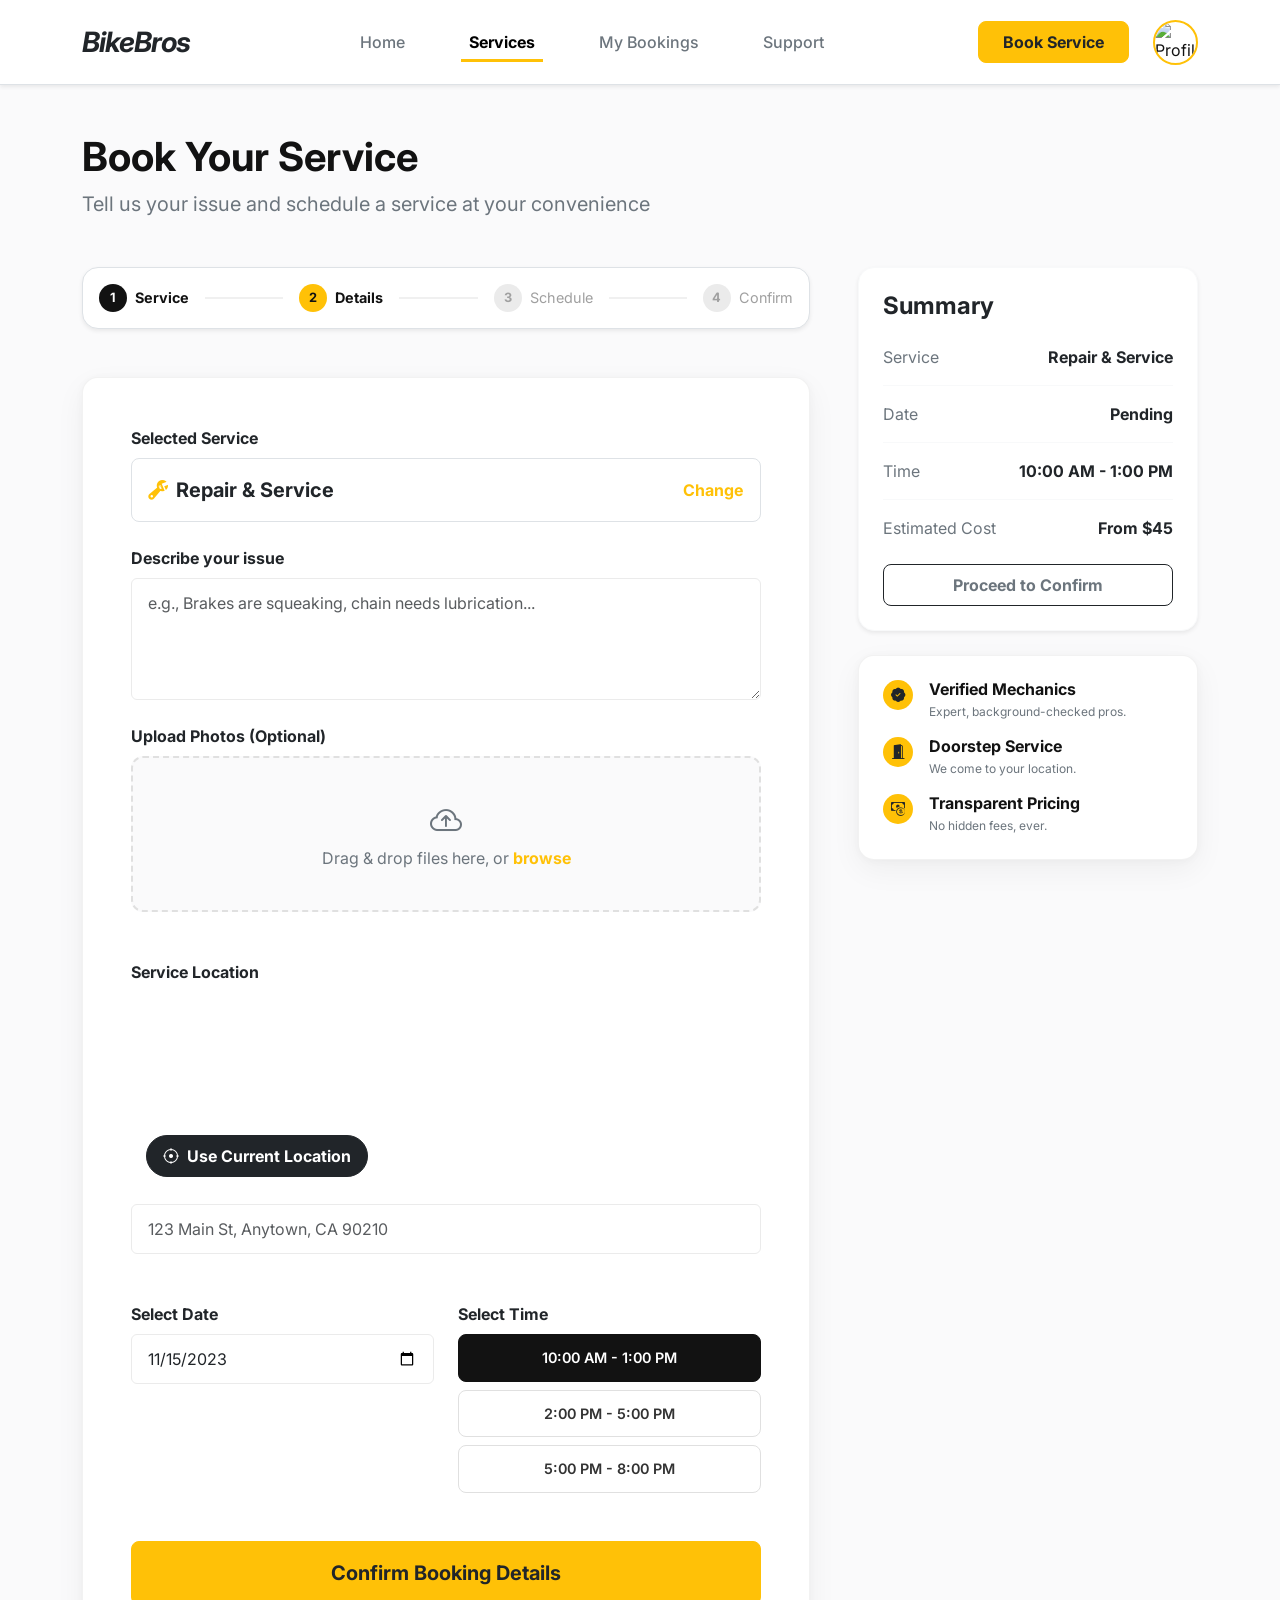
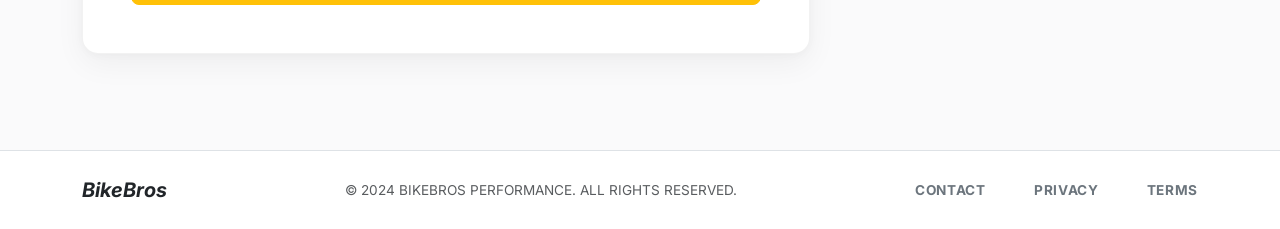
==== book-service.html @ b6f4325d "first commit" ====
<!DOCTYPE html>
<html lang="en">
<head>
    <meta charset="UTF-8">
    <meta name="viewport" content="width=device-width, initial-scale=1.0">
    <title>BikeBros - Book Your Service</title>
    <!-- Google Fonts: Inter -->
    <link rel="preconnect" href="https://fonts.googleapis.com">
    <link rel="preconnect" href="https://fonts.gstatic.com" crossorigin>
    <link href="https://fonts.googleapis.com/css2?family=Inter:wght@400;500;600;700;800&display=swap" rel="stylesheet">
    <!-- Bootstrap 5 CSS -->
    <link href="https://cdn.jsdelivr.net/npm/bootstrap@5.3.0/dist/css/bootstrap.min.css" rel="stylesheet">
    <!-- Bootstrap Icons -->
    <link href="https://cdn.jsdelivr.net/npm/bootstrap-icons@1.10.5/font/bootstrap-icons.css" rel="stylesheet">
    <!-- Custom CSS -->
    <link href="style.css" rel="stylesheet">
    <style>
        .dashed-upload {
            border: 2px dashed #E0E0E0;
            border-radius: 12px;
            padding: 40px 20px;
            text-align: center;
            background-color: #FAFAFB;
            cursor: pointer;
            transition: all 0.2s ease;
        }
        .dashed-upload:hover {
            border-color: #FFC107;
            background-color: #FFFDE7;
        }
        .map-placeholder {
            height: 200px;
            border-radius: 12px;
            background: linear-gradient(rgba(255,255,255,0.7), rgba(255,255,255,0.7)), url('https://images.unsplash.com/photo-1524661135-423995f22d0b?auto=format&fit=crop&w=800&q=80') center/cover;
            position: relative;
            margin-bottom: 12px;
        }
        .use-current-btn {
            position: absolute;
            bottom: 15px;
            left: 15px;
        }
        /* Overrides for mobile to keep inputs matching design */
        input.form-control, textarea.form-control, select.form-control {
            border-color: #EBEBEB;
            padding: 12px 16px;
        }
        input.form-control:focus, textarea.form-control:focus {
            box-shadow: 0 0 0 0.25rem rgba(255, 193, 7, 0.25);
            border-color: #FFC107;
        }
    </style>
</head>
<body>

    <!-- ============================================== -->
    <!-- DESKTOP VIEW (Hidden on lg-down)               -->
    <!-- ============================================== -->
    <div class="d-none d-lg-block desktop-wrapper">
        <!-- Desktop Navbar -->
        <nav class="navbar navbar-expand-lg bg-white desktop-navbar py-3 sticky-top shadow-sm border-bottom">
            <div class="container">
                <a class="navbar-brand fw-bold fs-3 fst-italic text-dark mb-0" style="letter-spacing:-1px;" href="index.html">BikeBros</a>
                
                <div class="collapse navbar-collapse justify-content-center">
                    <ul class="navbar-nav gap-5 bg-white">
                        <li class="nav-item">
                            <a class="nav-link fw-medium text-secondary desktop-nav-link" href="index.html">Home</a>
                        </li>
                        <li class="nav-item">
                            <a class="nav-link active fw-bold text-dark desktop-nav-link active-link" href="service.html">Services</a>
                        </li>
                        <li class="nav-item">
                            <a class="nav-link fw-medium text-secondary desktop-nav-link" href="#">My Bookings</a>
                        </li>
                        <li class="nav-item">
                            <a class="nav-link fw-medium text-secondary desktop-nav-link" href="contact.html">Support</a>
                        </li>
                    </ul>
                </div>
                
                <div class="d-flex align-items-center gap-4">
                    <button class="btn btn-warning fw-bold px-4 py-2 rounded-3 text-dark">Book Service</button>
                    <!-- Profile Icon -->
                    <div class="profile-circle" style="cursor: pointer;">
                        <img src="https://i.pravatar.cc/150?img=11" alt="Profile">
                    </div>
                </div>
            </div>
        </nav>

        <!-- Desktop Main Content -->
        <div class="container py-5">
            <div class="mb-5">
                <h1 class="fw-bold mb-2">Book Your Service</h1>
                <p class="text-secondary fs-5">Tell us your issue and schedule a service at your convenience</p>
            </div>

            <div class="row g-5">
                <!-- Left Column (Form) -->
                <div class="col-lg-8">
                    <!-- Stepper -->
                    <div class="d-flex align-items-center justify-content-between mb-5 bg-white p-3 rounded-4 border shadow-sm">
                        <div class="step-item completed">
                            <div class="step-circle">1</div>
                            <span>Service</span>
                        </div>
                        <div class="step-divider"></div>
                        <div class="step-item active">
                            <div class="step-circle">2</div>
                            <span>Details</span>
                        </div>
                        <div class="step-divider"></div>
                        <div class="step-item">
                            <div class="step-circle">3</div>
                            <span>Schedule</span>
                        </div>
                        <div class="step-divider"></div>
                        <div class="step-item">
                            <div class="step-circle">4</div>
                            <span>Confirm</span>
                        </div>
                    </div>

                    <!-- Form Container Card -->
                    <div class="card border-0 premium-shadow rounded-4 p-4 p-lg-5 bg-white">
                        <!-- Selected Service Row -->
                        <div class="mb-4">
                            <label class="form-label fw-bold text-dark">Selected Service</label>
                            <div class="d-flex justify-content-between align-items-center border rounded-3 p-3 bg-white">
                                <div class="d-flex align-items-center gap-2">
                                    <i class="bi bi-wrench-adjustable text-warning fs-5"></i>
                                    <span class="fw-bold fs-5 selected-service-text">Repair & Service</span>
                                </div>
                                <button class="btn btn-link text-warning fw-bold text-decoration-none p-0" data-bs-toggle="modal" data-bs-target="#serviceSelectModal">Change</button>
                            </div>
                        </div>

                        <!-- Describe Issue -->
                        <div class="mb-4">
                            <label class="form-label fw-bold text-dark">Describe your issue</label>
                            <textarea class="form-control" rows="4" placeholder="e.g., Brakes are squeaking, chain needs lubrication..."></textarea>
                        </div>

                        <!-- Upload Photos -->
                        <div class="mb-5">
                            <label class="form-label fw-bold text-dark">Upload Photos (Optional)</label>
                            <div class="dashed-upload">
                                <i class="bi bi-cloud-arrow-up text-secondary fs-2 mb-2"></i>
                                <p class="text-secondary m-0">Drag & drop files here, or <span class="text-warning fw-bold">browse</span></p>
                            </div>
                        </div>

                        <!-- Location -->
                        <div class="mb-5">
                            <label class="form-label fw-bold text-dark">Service Location</label>
                            <div class="map-placeholder">
                                <button class="btn btn-dark fw-bold rounded-pill use-current-btn d-flex align-items-center gap-2 px-3 py-2 fs-sm">
                                    <i class="bi bi-crosshair"></i> Use Current Location
                                </button>
                            </div>
                            <input type="text" class="form-control" placeholder="123 Main St, Anytown, CA 90210">
                        </div>

                        <!-- Date & Time -->
                        <div class="row g-4 mb-5">
                            <div class="col-md-6">
                                <label class="form-label fw-bold text-dark">Select Date</label>
                                <input type="date" class="form-control" value="2023-11-15">
                            </div>
                            <div class="col-md-6">
                                <label class="form-label fw-bold text-dark">Select Time</label>
                                <div class="d-flex flex-column gap-2 time-slot-container">
                                    <div class="time-slot selected">10:00 AM - 1:00 PM</div>
                                    <div class="time-slot">2:00 PM - 5:00 PM</div>
                                    <div class="time-slot">5:00 PM - 8:00 PM</div>
                                </div>
                            </div>
                        </div>

                        <button class="btn btn-warning w-100 fw-bold py-3 rounded-3 text-dark fs-5">Confirm Booking Details</button>
                    </div>
                </div>

                <!-- Right Column (Summary & Trust Badges) -->
                <div class="col-lg-4">
                    <!-- Summary Card -->
                    <div class="card border border-light shadow-sm rounded-4 p-4 mb-4 bg-white">
                        <h4 class="fw-bold mb-4">Summary</h4>
                        
                        <div class="d-flex justify-content-between mb-3">
                            <span class="text-secondary">Service</span>
                            <span class="fw-bold text-dark selected-service-text text-end" style="max-width: 150px;">Repair & Service</span>
                        </div>
                        <div class="d-flex justify-content-between mb-3 border-top pt-3 border-light">
                            <span class="text-secondary">Date</span>
                            <span class="fw-bold text-dark">Pending</span>
                        </div>
                        <div class="d-flex justify-content-between mb-3 border-top pt-3 border-light">
                            <span class="text-secondary">Time</span>
                            <span class="fw-bold text-dark">10:00 AM - 1:00 PM</span>
                        </div>
                        <div class="d-flex justify-content-between mb-4 border-top pt-3 border-light">
                            <span class="text-secondary">Estimated Cost</span>
                            <span class="fw-bold text-dark">From $45</span>
                        </div>
                        
                        <button class="btn btn-outline-dark w-100 fw-bold py-2 rounded-3 text-secondary">Proceed to Confirm</button>
                    </div>

                    <!-- Features -->
                    <div class="bg-white premium-shadow rounded-4 p-4 mt-4">
                        <div class="d-flex gap-3 mb-3">
                            <div class="icon-circle bg-warning rounded-circle d-flex align-items-center justify-content-center flex-shrink-0" style="width:30px;height:30px;">
                                <i class="bi bi-patch-check-fill text-dark" style="font-size:0.9rem;"></i>
                            </div>
                            <div>
                                <h6 class="fw-bold mb-1 fs-sm">Verified Mechanics</h6>
                                <p class="text-secondary mb-0" style="font-size:0.75rem;">Expert, background-checked pros.</p>
                            </div>
                        </div>
                        <div class="d-flex gap-3 mb-3">
                            <div class="icon-circle bg-warning rounded-circle d-flex align-items-center justify-content-center flex-shrink-0" style="width:30px;height:30px;">
                                <i class="bi bi-door-open-fill text-dark" style="font-size:0.9rem;"></i>
                            </div>
                            <div>
                                <h6 class="fw-bold mb-1 fs-sm">Doorstep Service</h6>
                                <p class="text-secondary mb-0" style="font-size:0.75rem;">We come to your location.</p>
                            </div>
                        </div>
                        <div class="d-flex gap-3">
                            <div class="icon-circle bg-warning rounded-circle d-flex align-items-center justify-content-center flex-shrink-0" style="width:30px;height:30px;">
                                <i class="bi bi-cash-coin text-dark" style="font-size:0.9rem;"></i>
                            </div>
                            <div>
                                <h6 class="fw-bold mb-1 fs-sm">Transparent Pricing</h6>
                                <p class="text-secondary mb-0" style="font-size:0.75rem;">No hidden fees, ever.</p>
                            </div>
                        </div>
                    </div>
                </div>
            </div>
        </div>

        <!-- Desktop Footer -->
        <footer class="bg-white border-top py-4 mt-5">
            <div class="container d-flex justify-content-between align-items-center text-muted" style="font-size:0.85rem;">
                <div class="fw-bold fs-5 text-dark fst-italic">BikeBros</div>
                <div>© 2024 BIKEBROS PERFORMANCE. ALL RIGHTS RESERVED.</div>
                <div class="d-flex gap-5">
                    <a href="#" class="text-secondary text-decoration-none fw-bold tracking-wide">CONTACT</a>
                    <a href="#" class="text-secondary text-decoration-none fw-bold tracking-wide">PRIVACY</a>
                    <a href="#" class="text-secondary text-decoration-none fw-bold tracking-wide">TERMS</a>
                </div>
            </div>
        </footer>
    </div>


    <!-- ============================================== -->
    <!-- MOBILE VIEW (Visible on lg-down only)          -->
    <!-- ============================================== -->
    <div class="d-block d-lg-none mobile-wrapper pb-5 mb-5 bg-white">
        
        <!-- Mobile Header -->
        <div class="d-flex align-items-center p-3 bg-white position-sticky top-0 shadow-sm border-bottom z-3">
            <button class="btn p-0 border-0 text-dark me-3" onclick="window.history.back()">
                <i class="bi bi-arrow-left fs-4"></i>
            </button>
            <h5 class="fw-bold m-0 flex-grow-1 text-center fs-5 text-uppercase tracking-wide" style="letter-spacing: 1px;">Book Service</h5>
            <div style="width:24px;"></div> <!-- spacer -->
        </div>

        <!-- Mobile Stepper -->
        <div class="px-3 py-3 border-bottom shadow-sm bg-white mb-3">
            <div class="d-flex align-items-center justify-content-between px-2">
                <div class="d-flex flex-column align-items-center gap-1 step-item completed">
                    <div class="step-circle">1</div>
                    <span style="font-size: 0.65rem;">Service</span>
                </div>
                <div class="step-divider" style="margin: 0px 5px; margin-top:-15px;"></div>
                <div class="d-flex flex-column align-items-center gap-1 step-item active">
                    <div class="step-circle">2</div>
                    <span style="font-size: 0.65rem;">Details</span>
                </div>
                <div class="step-divider" style="margin: 0px 5px; margin-top:-15px;"></div>
                <div class="d-flex flex-column align-items-center gap-1 step-item">
                    <div class="step-circle">3</div>
                    <span style="font-size: 0.65rem;">Schedule</span>
                </div>
                <div class="step-divider" style="margin: 0px 5px; margin-top:-15px;"></div>
                <div class="d-flex flex-column align-items-center gap-1 step-item">
                    <div class="step-circle">4</div>
                    <span style="font-size: 0.65rem;">Confirm</span>
                </div>
            </div>
        </div>

        <!-- Mobile Content -->
        <div class="px-3 pb-5 mb-4">
            
            <!-- Selected Service -->
            <div class="card border rounded-4 p-3 mb-4 shadow-sm" style="background-color: #FAFAFB;">
                <div class="d-flex justify-content-between align-items-center">
                    <div class="d-flex align-items-center gap-3">
                        <div class="bg-dark rounded-3 d-flex align-items-center justify-content-center" style="width:40px; height:40px;">
                            <i class="bi bi-wrench-adjustable text-white fs-5"></i>
                        </div>
                        <div>
                            <div class="text-secondary" style="font-size: 0.7rem; font-weight: 600;">Selected Service</div>
                            <div class="fw-bold text-dark fs-sm m-0 selected-service-text">Repair & Service</div>
                        </div>
                    </div>
                    <button class="btn btn-link text-dark fw-bold text-decoration-underline p-0 fs-sm" data-bs-toggle="modal" data-bs-target="#serviceSelectModal">Change</button>
                </div>
            </div>

            <!-- Describe Issue -->
            <div class="mb-4">
                <label class="form-label fw-bold text-dark fs-sm mb-1">Describe the issue</label>
                <textarea class="form-control rounded-3" rows="3" placeholder="E.g., Brakes are squeaking, chain needs lubrication..."></textarea>
            </div>

            <!-- Add Photos -->
            <div class="mb-4">
                <label class="form-label fw-bold text-dark fs-sm mb-1">Add Photos (Optional)</label>
                <div class="dashed-upload py-4 bg-white" style="border-width: 1px;">
                    <i class="bi bi-camera text-secondary fs-3 mb-2 d-block"></i>
                    <p class="text-secondary m-0 fs-sm">Tap to upload photos of the issue</p>
                </div>
            </div>

            <!-- Service Location -->
            <div class="mb-4">
                <div class="d-flex justify-content-between align-items-center mb-2">
                    <h5 class="fw-bold text-dark m-0">Service Location</h5>
                    <button class="btn btn-link text-dark fw-bold text-decoration-none p-0 d-flex align-items-center gap-1" style="font-size:0.75rem;">
                        <i class="bi bi-crosshair text-warning"></i> Use Current
                    </button>
                </div>
                <div class="mb-2 position-relative rounded-4 overflow-hidden" style="height: 120px;">
                    <img src="https://images.unsplash.com/photo-1524661135-423995f22d0b?auto=format&fit=crop&w=600&q=80" alt="Map Route" style="width:100%; height:100%; object-fit:cover; opacity: 0.6;">
                    <div class="position-absolute top-50 start-50 translate-middle">
                        <i class="bi bi-geo-alt-fill text-primary" style="font-size: 2.5rem; text-shadow: 0px 4px 10px rgba(0,0,0,0.3);"></i>
                    </div>
                </div>
                <p class="text-secondary fs-sm m-0">123 Main St, Anytown, CA 90210</p>
            </div>

            <!-- Select Schedule -->
            <div class="mb-5">
                <h5 class="fw-bold text-dark mb-3">Select Schedule</h5>
                
                <label class="form-label text-secondary fs-sm mb-1" style="font-size:0.7rem;">Date</label>
                <input type="date" class="form-control rounded-3 mb-3 bg-white border" value="2023-11-15">

                <label class="form-label text-secondary fs-sm mb-1" style="font-size:0.7rem;">Time Slots</label>
                <div class="row g-2 time-slot-container">
                    <div class="col-4">
                        <div class="time-slot px-1 py-2" style="font-size: 0.7rem;">10am - 1pm</div>
                    </div>
                    <div class="col-4">
                        <div class="time-slot px-1 py-2 selected position-relative" style="font-size: 0.7rem;">
                            2pm - 5pm
                            <span class="position-absolute top-0 start-100 translate-middle p-1 bg-warning border border-light rounded-circle"></span>
                        </div>
                    </div>
                    <div class="col-4">
                        <div class="time-slot px-1 py-2" style="font-size: 0.7rem;">5pm - 8pm</div>
                    </div>
                </div>
            </div>

        </div>

        <!-- Sticky Bottom CTA -->
        <div class="position-fixed bottom-0 w-100 bg-white p-3 z-3 border-top shadow-lg">
            <button class="btn btn-warning w-100 fw-bold py-3 rounded-pill text-dark d-flex justify-content-center align-items-center gap-2">
                CONFIRM BOOKING <i class="bi bi-arrow-right"></i>
            </button>
        </div>
        
    </div>

    <!-- Service Selection Modal -->
    <div class="modal fade" id="serviceSelectModal" tabindex="-1" aria-labelledby="serviceModalLabel" aria-hidden="true">
      <div class="modal-dialog modal-dialog-centered">
        <div class="modal-content border-0 rounded-4 shadow-lg">
          <div class="modal-header border-bottom-0 pb-0">
            <h5 class="modal-title fw-bold" id="serviceModalLabel">Select a Service</h5>
            <button type="button" class="btn-close" data-bs-dismiss="modal" aria-label="Close"></button>
          </div>
          <div class="modal-body">
            <div class="list-group list-group-flush gap-2">
                <!-- Service Options inside Modal -->
                <button type="button" class="list-group-item list-group-item-action rounded-3 border d-flex align-items-center gap-3 p-3 service-modal-option" data-service-name="Repair & Service">
                    <i class="bi bi-wrench-adjustable text-warning fs-4"></i>
                    <span class="fw-bold">Repair & Service</span>
                </button>
                <button type="button" class="list-group-item list-group-item-action rounded-3 border d-flex align-items-center gap-3 p-3 service-modal-option" data-service-name="Tyre Puncture">
                    <i class="bi bi-vinyl text-warning fs-4"></i>
                    <span class="fw-bold">Tyre Puncture</span>
                </button>
                <button type="button" class="list-group-item list-group-item-action rounded-3 border d-flex align-items-center gap-3 p-3 service-modal-option" data-service-name="Urgent Breakdown">
                    <i class="bi bi-asterisk text-warning fs-4"></i>
                    <span class="fw-bold">Urgent Breakdown</span>
                </button>
                <button type="button" class="list-group-item list-group-item-action rounded-3 border d-flex align-items-center gap-3 p-3 service-modal-option" data-service-name="Washing & Polishing">
                    <i class="bi bi-droplet-half text-warning fs-4"></i>
                    <span class="fw-bold">Washing & Polishing</span>
                </button>
                <button type="button" class="list-group-item list-group-item-action rounded-3 border d-flex align-items-center gap-3 p-3 service-modal-option" data-service-name="Engine Services">
                    <i class="bi bi-gear-fill text-warning fs-4"></i>
                    <span class="fw-bold">Engine Services</span>
                </button>
            </div>
          </div>
        </div>
      </div>
    </div>


    <!-- Scripts -->
    <script src="https://cdn.jsdelivr.net/npm/bootstrap@5.3.0/dist/js/bootstrap.bundle.min.js"></script>
    <script>
        document.addEventListener('DOMContentLoaded', () => {
            // Time slot selection logic
            const timeSlotContainers = document.querySelectorAll('.time-slot-container');
            timeSlotContainers.forEach(container => {
                const slots = container.querySelectorAll('.time-slot');
                slots.forEach(slot => {
                    slot.addEventListener('click', () => {
                        slots.forEach(s => {
                            s.classList.remove('selected');
                            // Remove mobile warning dot if it exists
                            const dot = s.querySelector('.bg-warning.rounded-circle');
                            if(dot) dot.remove();
                        });
                        slot.classList.add('selected');
                        
                        // If we are in mobile layout (has col-4 parents sometimes), add the dot
                        if(slot.parentElement.classList.contains('col-4')) {
                            slot.classList.add('position-relative');
                            slot.insertAdjacentHTML('beforeend', '<span class="position-absolute top-0 start-100 translate-middle p-1 bg-warning border border-light rounded-circle"></span>');
                        }
                    });
                });
            });

            // Service Modal Selection logic
            const modalOptions = document.querySelectorAll('.service-modal-option');
            const selectedServiceTexts = document.querySelectorAll('.selected-service-text');
            
            modalOptions.forEach(option => {
                option.addEventListener('click', () => {
                    const selectedName = option.getAttribute('data-service-name');
                    
                    // Update all places showing the selected service name
                    selectedServiceTexts.forEach(el => {
                        el.textContent = selectedName;
                    });

                    // Highlight the chosen option inside modal
                    modalOptions.forEach(opt => {
                        opt.classList.remove('bg-warning', 'bg-opacity-10', 'border-warning');
                    });
                    option.classList.add('bg-warning', 'bg-opacity-10', 'border-warning');

                    // Close the modal
                    const modalElement = document.getElementById('serviceSelectModal');
                    const modalInstance = bootstrap.Modal.getInstance(modalElement);
                    if (modalInstance) {
                        modalInstance.hide();
                    }
                });
            });
        });
    </script>
</body>
</html>
---- style.css ----
:root {
    --primary: #FFC107;
    --primary-hover: #e0a800;
    --secondary: #FFFFFF;
    --tertiary: #000000;
    --neutral: #F2F2F2;
    --bg-light: #FAFAFB;
    --warning-light: #FFF8E1;
    --warning-dark: #D48806;
}

body {
    font-family: 'Inter', sans-serif;
    background-color: var(--bg-light);
    color: #121212;
    -webkit-font-smoothing: antialiased;
    -moz-osx-font-smoothing: grayscale;
}

/* Utilities */
.tracking-wide {
    letter-spacing: 0.05em;
}

.bg-warning-light {
    background-color: var(--warning-light);
}

.text-warning-dark {
    color: var(--warning-dark);
}

.desktop-wrapper {
    background-color: var(--bg-light);
}

.mobile-wrapper {
    background-color: #FFFFFF;
}
.mobile-bg-light {
    background-color: var(--bg-light);
}

/* Desktop Navbar */
.desktop-nav-link {
    transition: all 0.3s ease;
    padding-bottom: 0.5rem;
    position: relative;
    color: #6c757d !important;
}

.desktop-nav-link:hover {
    color: var(--tertiary) !important;
}

.desktop-nav-link::after {
    content: '';
    position: absolute;
    bottom: 0;
    left: 0;
    width: 0;
    height: 3px;
    background-color: var(--primary);
    transition: width 0.3s ease;
}

.desktop-nav-link:hover::after {
    width: 100%;
}

.active-link::after {
    width: 100% !important;
}

.active-link {
    color: var(--tertiary) !important;
}

/* Profile Circle Fix */
.profile-circle {
    width: 45px;
    height: 45px;
    min-width: 45px;
    min-height: 45px;
    border-radius: 50%;
    overflow: hidden;
    border: 2px solid var(--primary);
    display: flex;
    align-items: center;
    justify-content: center;
    flex-shrink: 0;
}

.profile-circle img {
    width: 100%;
    height: 100%;
    object-fit: cover;
}

/* Mobile Toggle Stylish */
#mobileMenuBtn {
    background: transparent;
    border: none;
    outline: none;
    padding: 8px;
    display: flex;
    align-items: center;
    justify-content: center;
    transition: background 0.2s;
    border-radius: 8px;
}

#mobileMenuBtn:active {
    background: rgba(0,0,0,0.05);
}

#mobileMenuBtn i {
    font-size: 1.6rem;
    color: var(--tertiary);
}

/* Desktop Cards */
.desktop-card {
    transition: transform 0.3s ease, box-shadow 0.3s ease;
    border: 1px solid rgba(0,0,0,0.02) !important;
}

.desktop-card:hover {
    transform: translateY(-5px);
    box-shadow: 0 10px 20px rgba(0,0,0,0.05) !important;
}

/* Mobile Drawer */
.mobile-drawer {
    position: fixed;
    top: 0;
    left: -320px;
    width: 300px;
    max-width: 80vw;
    height: 100vh;
    background: white;
    z-index: 1050;
    transition: left 0.3s ease-in-out;
    box-shadow: 5px 0 15px rgba(0,0,0,0.05);
}

.mobile-drawer.open {
    left: 0;
}

.drawer-overlay {
    position: fixed;
    top: 0;
    left: 0;
    width: 100vw;
    height: 100vh;
    background: rgba(0,0,0,0.4);
    z-index: 1045;
    visibility: hidden;
    opacity: 0;
    transition: opacity 0.3s ease-in-out, visibility 0.3s ease-in-out;
}

.drawer-overlay.open {
    visibility: visible;
    opacity: 1;
}

/* Mobile Ribbon */
.mobile-ribbon {
    position: absolute;
    top: 15px;
    right: -35px;
    background-color: #D32F2F;
    color: white;
    padding: 3px 40px;
    font-size: 0.65rem;
    font-weight: 800;
    transform: rotate(45deg);
    text-align: center;
    box-shadow: 0 2px 4px rgba(0,0,0,0.15);
    letter-spacing: 1px;
}

/* Adjustments for custom icons and containers */
.icon-circle {
    aspect-ratio: 1;
}

.btn-warning {
    background-color: var(--primary) !important;
    border-color: var(--primary) !important;
    transition: background-color 0.2s ease;
}

.btn-warning:hover {
    background-color: var(--primary-hover) !important;
}

.bg-gradient-dark {
    background: linear-gradient(to top, rgba(0,0,0,0.9), rgba(0,0,0,0.3));
}

/* Forms & Accordions for Contact Page */
.form-control:focus, .form-select:focus {
    border-color: var(--primary);
    box-shadow: 0 0 0 0.25rem rgba(255, 193, 7, 0.25);
}

.custom-accordion .accordion-button:not(.collapsed) {
    color: var(--tertiary);
    background-color: transparent;
    box-shadow: none;
}

.custom-accordion .accordion-button:focus {
    box-shadow: none;
    border-color: rgba(0,0,0,0.125);
}

.custom-accordion .accordion-button::after {
    background-size: 1rem;
}

/* Dynamic FAQ Active State */
.active-faq {
    background-color: var(--warning-light) !important;
    border-color: var(--primary) !important;
}

/* Mobile Bottom Nav Active */
.mobile-nav-active i, .mobile-nav-active span {
    color: var(--primary) !important;
    font-weight: 800 !important;
}

/* Stepper Styles */
.step-item {
    display: flex;
    align-items: center;
    gap: 0.5rem;
    color: #A0A0A0; /* upcoming state */
    font-size: 0.9rem;
}
.step-circle {
    width: 28px;
    height: 28px;
    border-radius: 50%;
    display: flex;
    align-items: center;
    justify-content: center;
    font-size: 0.8rem;
    font-weight: 700;
    background-color: #EBEBEB;
    color: #A0A0A0;
}
.step-item.completed {
    color: #121212;
    font-weight: 700;
}
.step-item.completed .step-circle {
    background-color: #121212;
    color: white;
}
.step-item.active {
    color: #121212;
    font-weight: 700;
}
.step-item.active .step-circle {
    background-color: var(--primary);
    color: #121212;
}
.step-divider {
    flex-grow: 1;
    height: 2px;
    background-color: #F0F0F0;
    margin: 0 1rem;
}

/* Time Slot Pills */
.time-slot {
    border: 1px solid #E0E0E0;
    background-color: white;
    color: #333;
    cursor: pointer;
    text-align: center;
    padding: 12px;
    border-radius: 8px;
    font-weight: 600;
    font-size: 0.9rem;
    transition: all 0.2s ease;
}
.time-slot.selected {
    background-color: #121212;
    color: white;
    border-color: #121212;
}

/* Premium Shadow Utility */
.premium-shadow {
    box-shadow: 0 10px 30px rgba(0, 0, 0, 0.05), 0 1px 8px rgba(0, 0, 0, 0.03) !important;
    border: 1px solid rgba(0, 0, 0, 0.05) !important;
}
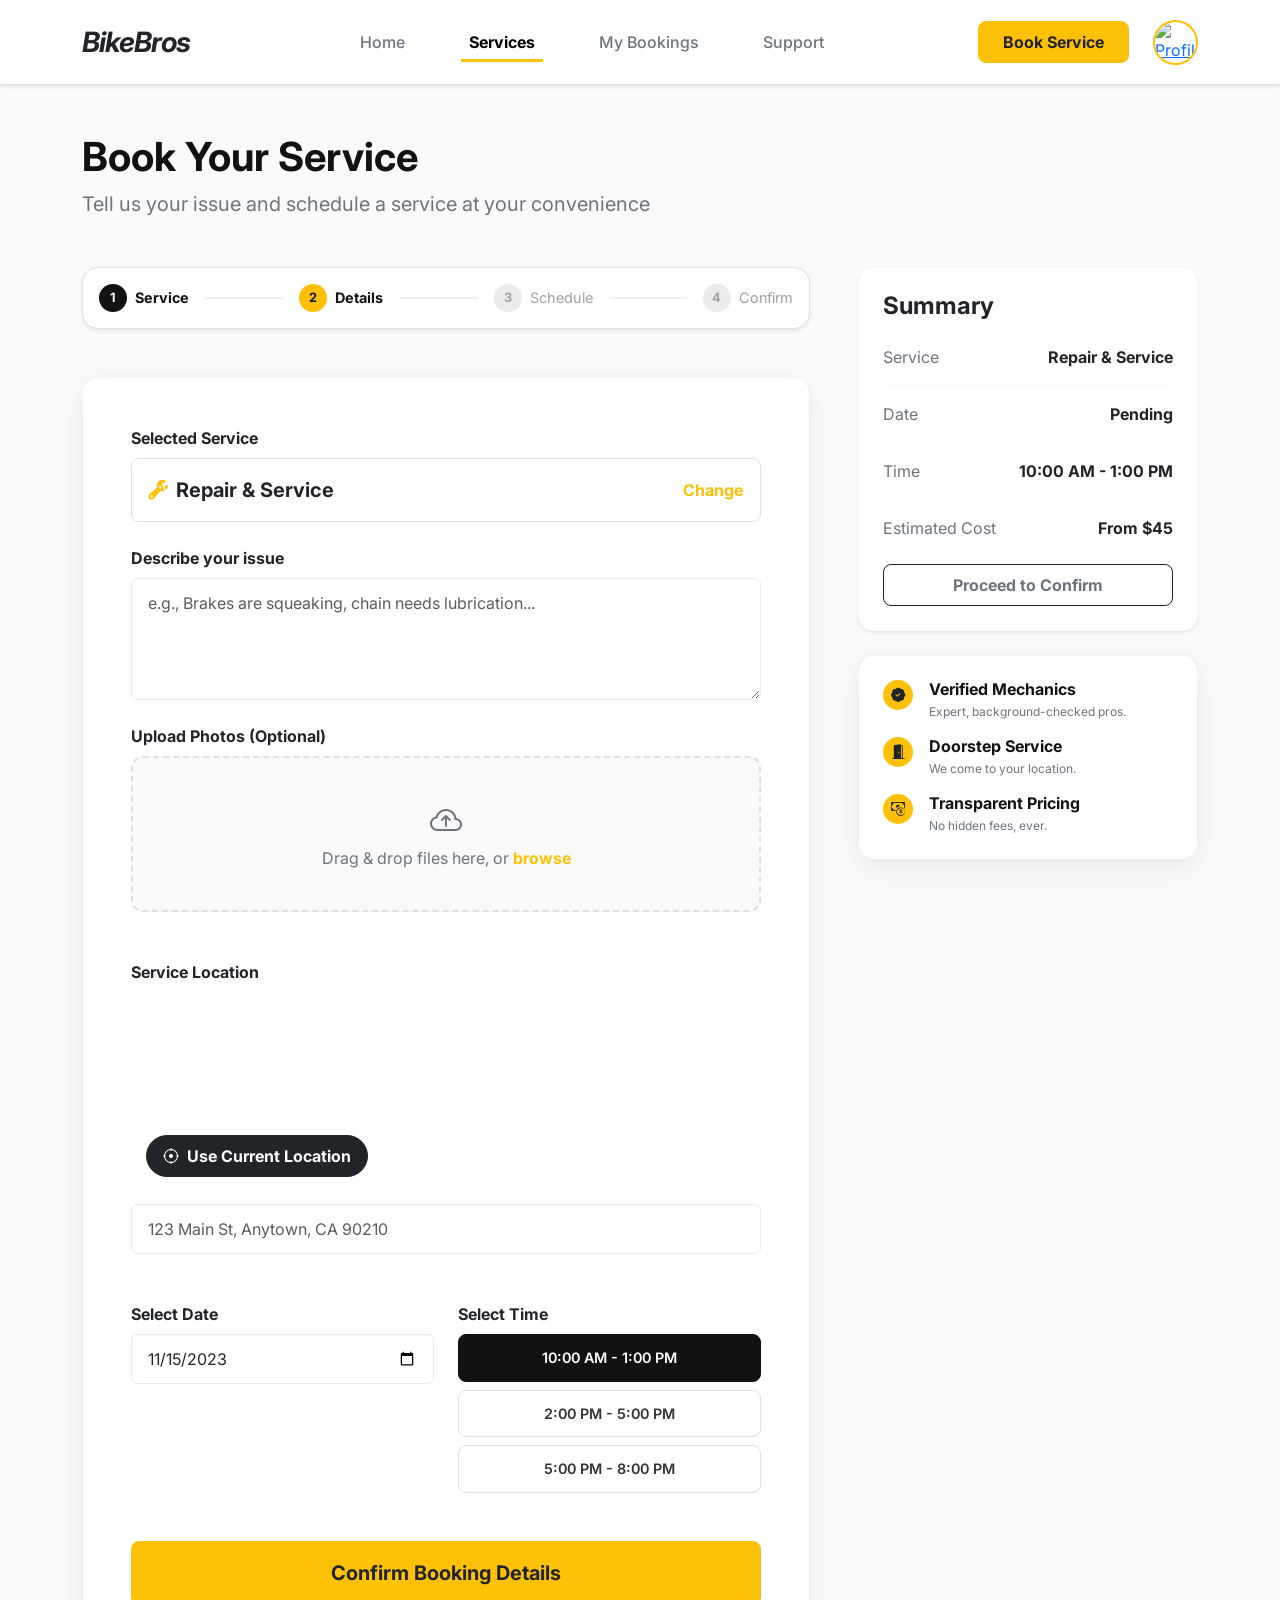
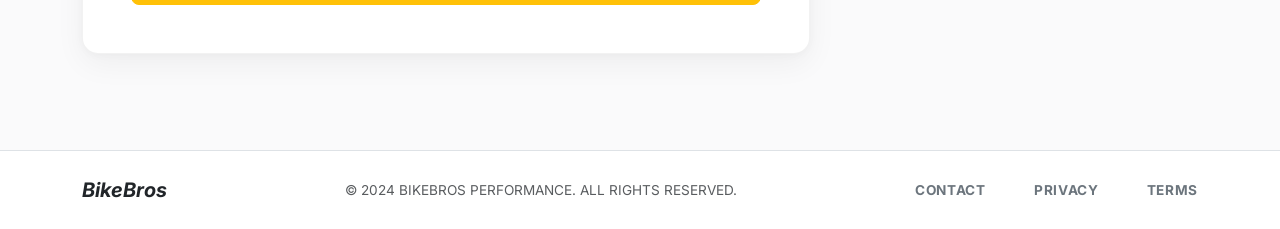
==== commit 61a60eae: "second push" ====
--- a/book-service.html
+++ b/book-service.html
@@ -71,7 +71,7 @@
                             <a class="nav-link active fw-bold text-dark desktop-nav-link active-link" href="service.html">Services</a>
                         </li>
                         <li class="nav-item">
-                            <a class="nav-link fw-medium text-secondary desktop-nav-link" href="#">My Bookings</a>
+                            <a class="nav-link fw-medium text-secondary desktop-nav-link" href="my-bookings.html">My Bookings</a>
                         </li>
                         <li class="nav-item">
                             <a class="nav-link fw-medium text-secondary desktop-nav-link" href="contact.html">Support</a>
@@ -82,9 +82,9 @@
                 <div class="d-flex align-items-center gap-4">
                     <button class="btn btn-warning fw-bold px-4 py-2 rounded-3 text-dark">Book Service</button>
                     <!-- Profile Icon -->
-                    <div class="profile-circle" style="cursor: pointer;">
+        <a href="profiles.html" class="profile-circle" style="cursor: pointer;">
                         <img src="https://i.pravatar.cc/150?img=11" alt="Profile">
-                    </div>
+                    </a>
                 </div>
             </div>
         </nav>
